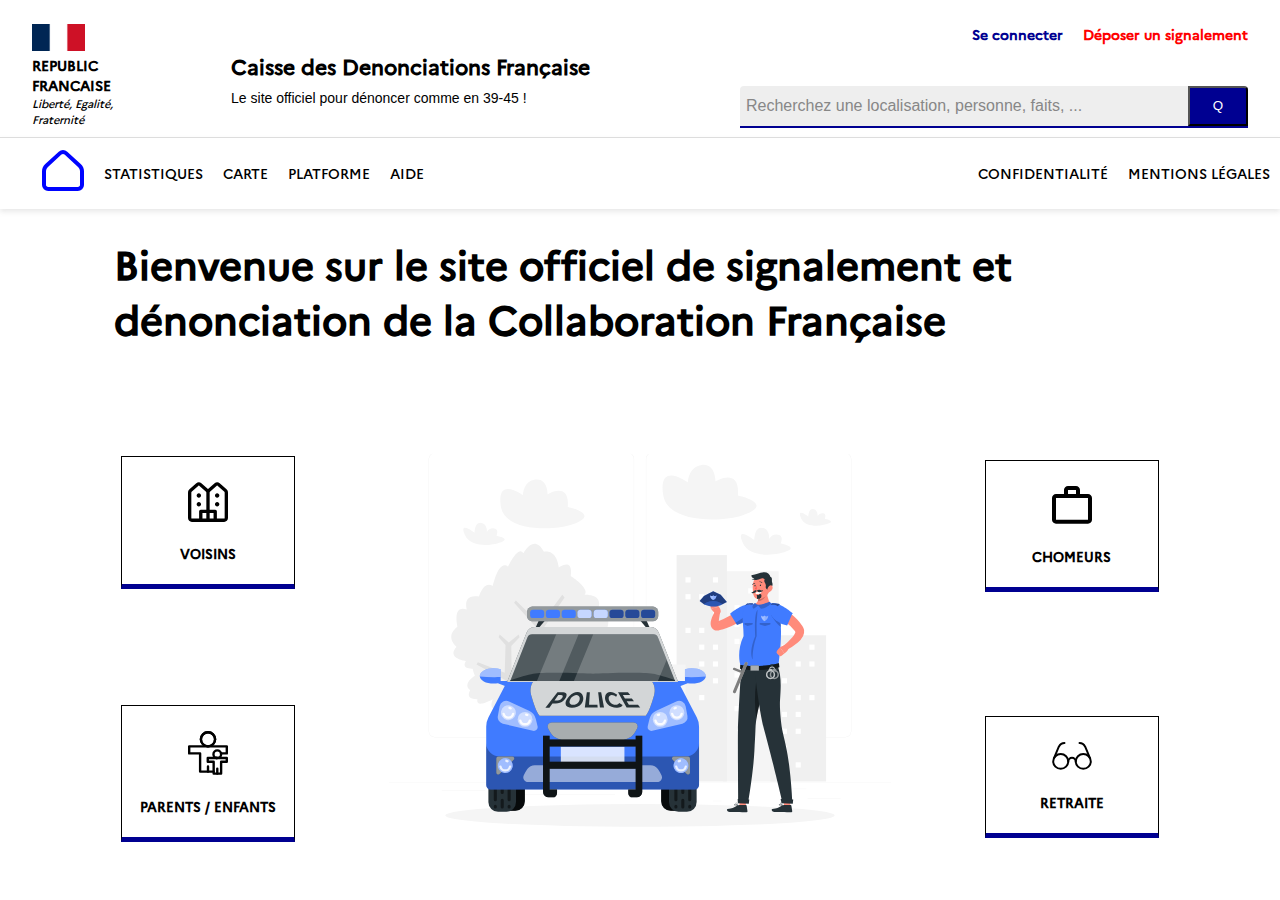
==== index.html @ 4ce12f3c "[UPDATE] - Add Pages" ====
<!DOCTYPE html>
<html lang="en">
<head>
    <meta charset="UTF-8">
    <title>Caisse des Denonciations Française</title>

    <!-- Link CSS Files -->
    <link rel="stylesheet" href="./assets/css/style.css">
    <link rel="stylesheet" href="./assets/css/home.css">
</head>
<body>
    <header>
        <div class="top">
            <div class="left">
                <div class="icone">
                    <div class="flag">
                        <img src="./assets/img/flag.webp" alt="">
                    </div>
                    <div class="title">REPUBLIC<br>FRANCAISE</div>
                    <div class="devise">Liberté, Egalité, Fraternité</div>
                </div>
            </div>
            <div class="middle">
                <h2>Caisse des Denonciations Française</h2>
                <h5>Le site officiel pour dénoncer comme en 39-45 !</h5>
                <div class="spacer"></div>
            </div>
            <div class="right">
                <div class="top">
                    <div class="login" onclick="window.location.href = './login.html'">
                        <i></i>
                        Se  connecter
                    </div>
                    <div class="deposer" onclick="window.location.href = './new.html'">Déposer un signalement</div>
                </div>
                <div class="bottom">
                    <div class="search">
                        <input type="text" placeholder=" Recherchez une localisation, personne, faits, ...">
                        <button>Q</button>
                    </div>
                </div>
            </div>
        </div>
        <div class="navbar">
            <ul class="menu">
                <li class="item"><a href="#"><img src="./assets/img/icons/home.svg" alt="" srcset=""></a></li>
                <li class="item"><a href="stats.html">Statistiques</a></li>
                <li class="item"><a href="map.html">Carte</a></li>
                <li class="item"><a href="about.html">Platforme</a></li>
                <li class="item"><a href="#">Aide</a></li>
                <div class="separator"></div>
                <li class="item"><a href="#">Confidentialité</a></li>
                <li class="item"><a href="#">Mentions Légales</a></li>
            </ul>
        </div>
    </header>
    <div class="content">
        <h4>Bienvenue sur le site officiel de signalement et dénonciation de la Collaboration Française</h4>
        <div class="view">
            <div class="left">
                <div class="item">
                    <img src="./assets/img/icons/neigbor.svg" alt="" srcset="">
                    <h5>VOISINS</h5>
                </div>
                <div class="item">
                    <img src="./assets/img/icons/parents.svg" alt="" srcset="">
                    <h5>PARENTS / ENFANTS</h5>
                </div>
            </div>
            <div class="middle">
            </div>
            <div class="right">
                <div class="item">
                    <img src="./assets/img/icons/case.svg" alt="" srcset="">
                    <h5>CHOMEURS</h5>
                </div>
                <div class="item">
                    <img src="./assets/img/icons/older.svg" alt="" srcset="">
                    <h5>RETRAITE</h5>
                </div>
            </div>
        </div>
    </div>
</body>
</html>
---- assets/css/style.css ----
/* Fonts css */
@font-face {
    font-family: 'Marianne';
    src: url(../fonts/Marianne/Marianne-Medium.otf);
}

/* Var css */
:root {
    --primary-color: #000091;
    --secondary-color: #F00;
    --background-color: #fff;
    --text-color: #000;
    --text-secondary-color: #878787;
    --font-family: 'Marianne', 'sans-serif';
    --font-size: .875rem;
    --padding: 10px;
    --margin: 10px;
}

/* Global css */
html, body{
    display: flex;
    flex-direction: column;
    align-items: center;
    width: 100%;
    height: 100%;
    margin: 0;
    padding: 0;
    font-family: var(--font-family);
}

.separator{
    margin: auto;
}

/* Header css */
header{
    width: calc(100%);
    height: fit-content;
    display: flex;
    flex-direction: column;
    padding: 24px 0px 0px 0px;
    position: sticky;
    top: 0;
    left: 0;
    background-color: #fff;
    height: 195px;
    z-index: 1000;
    flex-shrink: 0;
}

header > .top{
    display: flex;
    box-shadow: 0 1px 0 0 #ddd;
    padding-bottom: 10px;
}

header > .top > .left{
    width: fit-content;
    margin-right: 64px;
    padding-left: 32px;
}

header > .top > .left > .icone > .flag {
    width: 53px;
    aspect-ratio: 6/3;
}

header > .top > .left > .icone > .flag > img{
    width: 100%;
    height: 100%;
}

header > .top > .left > .icone > .title{
    font-size: var(--font-size);
    font-weight: bold;
    color: var(--text-color);
}

header > .top > .left > .icone > .devise{
    font-size: 0.7rem;
    color: var(--text-color);
    /* italic */
    font-style: italic;
}


header > .top > .middle{
    width: 40%;
    margin: 0px;
    display: flex;
    flex-direction: column;
    justify-content: end;
    margin-right: auto;
}

header > .top > .middle > h2{
    font-size: 1.3125rem;
    margin: 10px 0px 10px 0px;
}

header > .top > .middle > h5{
    font-size: 14px;
    color: var(--text-color);
    margin: 0px;
    font-family: 'Inter', sans-serif;
    font-weight: 500;
}

header > .top > .middle > .spacer{
    height: 1.3rem;
    width: 100%;
}


header > .top > .right{
    width: 40vw;
    display: flex;
    flex-direction: column;
    justify-content: center;
    align-items: flex-end;
    padding-right: 32px;
}

header > .top > .right > .top{
    display: flex;
    justify-content: end;
    align-items: center;
    margin-bottom: auto;
    font-weight: bold;
}

header > .top > .right > .top > .login{
    font-size: .875rem;
    color: var(--primary-color);
    margin-right: 20px;
}
header > .top > .right > .top > .deposer{
    font-size: .875rem;
    color: var(--secondary-color);
}

header > .top > .right > .bottom{
    display: flex;
    justify-content: end;
    align-items: center;
    width: 100%;
    height: 40px;
}

header > .top > .right > .bottom > .search{
    width: 100%;
    height: 100%;
    display: flex;
    justify-content: end;
    align-items: center;
    border-radius: 4px 4px 0px 0px;
    border-bottom: 2px solid var(--primary-color);
    background: #EEE;
}

header > .top > .right > .bottom > .search > input{
    width: 100%;
    height: 100%;
    border: none;
    background-color: transparent;
    font-size: 1rem;
    color: var(--text-color);
}

header > .top > .right > .bottom > .search > input:focus{
    outline: none;
}

header > .top > .right > .bottom > .search > input::placeholder{
    color: var(--text-secondary-color);
}

header > .top > .right > .bottom > .search > button{
    height: 100%;
    aspect-ratio: 1.5   /1;
    color: #fff;
    border-radius: 0px 4px 0px 0px;
    background: var(--primary-color);
}

header > .top > .right > .bottom > .search > button > img{
    width: 20px;
    aspect-ratio: 1/1;
    margin-top: 5%;
}

header > .navbar{
    display: flex;
    box-shadow: 0px 3px 5px 0px #dddddda4;
}

header > .navbar > .menu{
    display: flex;
    flex-direction: row;
    justify-content: center;
    align-items: center;
    width: 100%;
    height: 40px;
    list-style-type: none;
    padding-inline-start: 32px;
}

header > .navbar > .menu > .separator{
    margin: auto;
}

header > .navbar > .menu > .item{
    font-size: .875rem;
    color: #fff;
    text-transform: uppercase;
    padding: 0px 10px 0px 10px;
}

header > .navbar > .menu > .item > a:hover{
    color: var(--primary-color);
}

header > .navbar > .menu > .item > a{
    text-decoration: none;
    color: #000000;
}

/* Content css */
.content{
    flex-grow: 1;
    margin-top: 16px;
    padding: 0px 64px 0px 64px;
    width: calc(100% - 128px);
    display: flex;
    flex-direction: column;
    align-items: center;
}
---- assets/css/home.css ----
.content{
    max-width: 1240px;
}
.view {
    display: flex;
    flex-direction: row;
    background-image: url(../img/home/Police\ car-rafiki.svg);
    background-size: contain;
    background-repeat: no-repeat;
    background-position: center;
    width: 100%;
    height: 100%;
}

h4{
    font-size: 2.5rem;
    margin-block-start: 0;
    width: calc(100% - 100px);
    max-width: 1240px;
}

.content  .left {
    width: 25%;
    height: 100%;
    display: flex;
    justify-content: center;
    align-items: center;
    flex-direction: column;
}

.content  .middle {
    width: 50%;
    height: 100%;
    display: flex;
    justify-content: center;
    align-items: center;
}

.middle > img {
    width: 100%;
    height: 100%;
}

.content  .right {
    width: 25%;
    height: 100%;
    display: flex;
    flex-direction: column;
    justify-content: center;
    align-items: center;
}

.content .item {
    width: 60%;
    aspect-ratio: 6/3.5;
    display: flex;
    justify-content: center;
    align-items: center;
    flex-direction: column;
    margin: auto;
    border: solid 1px black;
    border-bottom: solid 5px var(--primary-color);
}

.content .item img {
    margin-top: 25px;
    width: 23%;
}
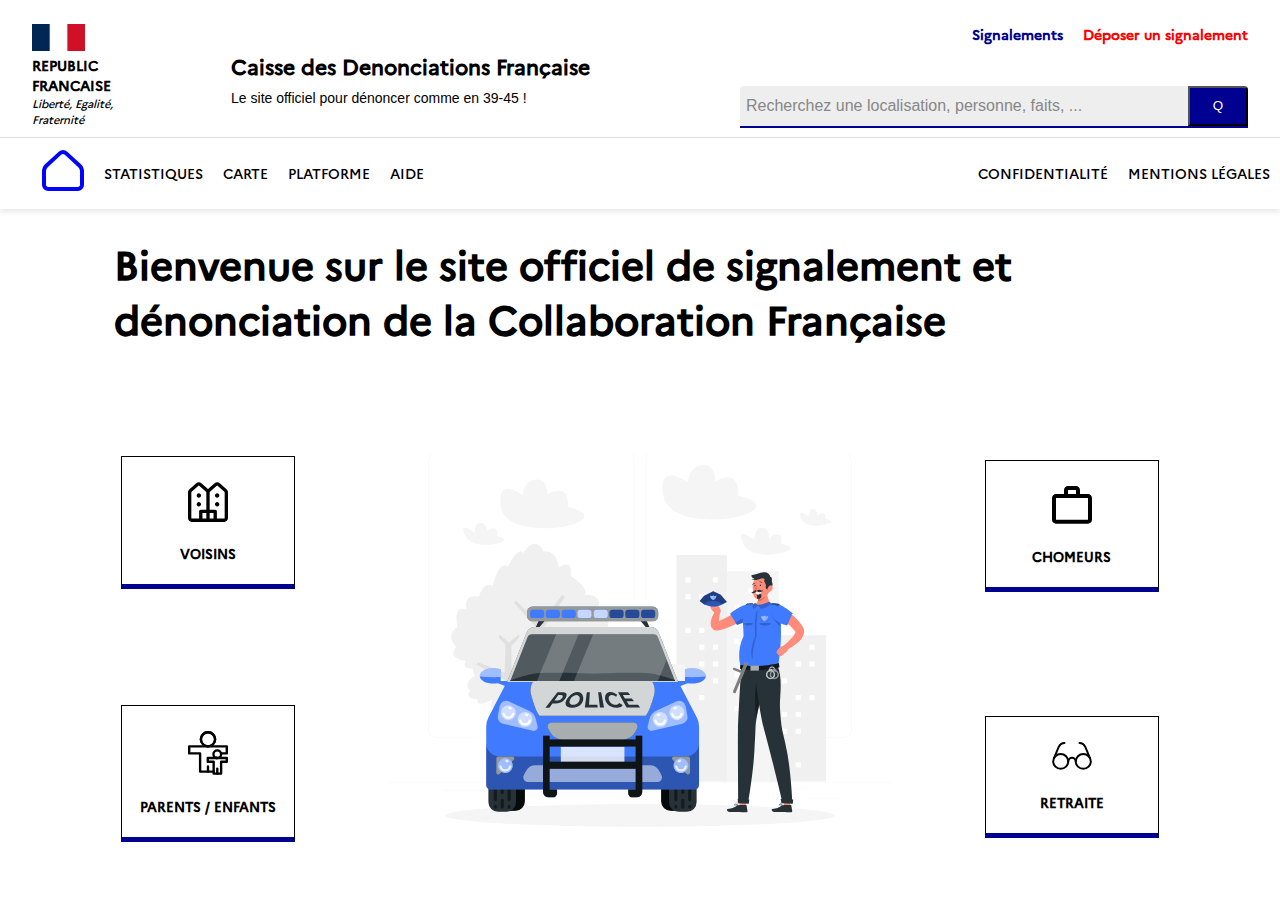
==== commit c343b674: "RESPONSIVE" ====
--- a/index.html
+++ b/index.html
@@ -11,7 +11,7 @@
 <body>
     <header>
         <div class="top">
-            <div class="left">
+            <div class="left" id="franceflagger">
                 <div class="icone">
                     <div class="flag">
                         <img src="./assets/img/flag.webp" alt="">
@@ -21,15 +21,17 @@
                 </div>
             </div>
             <div class="middle">
-                <h2>Caisse des Denonciations Française</h2>
-                <h5>Le site officiel pour dénoncer comme en 39-45 !</h5>
+                <h2 id="mobile_middh2">CDF</h2>
+                <h5 id="mobile_middh5">Comme en 39-45</h5>
+                <h2 id="desk_middh2">Caisse des Denonciations Française</h2>
+                <h5 id="desk_middh5">Le site officiel pour dénoncer comme en 39-45 !</h5>
                 <div class="spacer"></div>
             </div>
             <div class="right">
                 <div class="top">
                     <div class="login" onclick="window.location.href = './login.html'">
                         <i></i>
-                        Se  connecter
+                        Signalements
                     </div>
                     <div class="deposer" onclick="window.location.href = './new.html'">Déposer un signalement</div>
                 </div>
@@ -43,14 +45,24 @@
         </div>
         <div class="navbar">
             <ul class="menu">
-                <li class="item"><a href="#"><img src="./assets/img/icons/home.svg" alt="" srcset=""></a></li>
+                <li class="item"><a href="#"><img src="./assets/img/icons/home.svg" alt="" srcset="" id="menuBurger"></a></li>
                 <li class="item"><a href="stats.html">Statistiques</a></li>
                 <li class="item"><a href="map.html">Carte</a></li>
                 <li class="item"><a href="about.html">Platforme</a></li>
-                <li class="item"><a href="#">Aide</a></li>
+                <li class="item"><a href="help.html">Aide</a></li>
                 <div class="separator"></div>
-                <li class="item"><a href="#">Confidentialité</a></li>
-                <li class="item"><a href="#">Mentions Légales</a></li>
+                <li class="item"><a href="confidentialité.html">Confidentialité</a></li>
+                <li class="item"><a href="legal_mentions.html">Mentions Légales</a></li>
+            </ul>
+        </div>
+        <div class="navbar_mobil">
+            <ul class="menu">
+                <li class="item_mobil"><a href="#" onclick="bgmenu()"><img src="./assets/img/icons/menu.svg" alt="" srcset="" id="menuBurger"></a></li>
+                <li class="item_mobil" style="display:none"><a href="index.html">Home</a></li>
+                <li class="item_mobil" style="display:none"><a href="stats.html">Stats</a></li>
+                <li class="item_mobil" style="display:none"><a href="map.html">Map</a></li>
+                <li class="item_mobil" style="display:none"><a href="about.html">About</a></li>
+                <li class="item_mobil" style="display:none"><a href="help.html">Help</a></li>
             </ul>
         </div>
     </header>
@@ -81,5 +93,7 @@
             </div>
         </div>
     </div>
+
+    <script src="./assets/js/mobile_menu.js"></script>
 </body>
 </html>--- a/assets/css/style.css
+++ b/assets/css/style.css
@@ -236,3 +236,85 @@
     flex-direction: column;
     align-items: center;
 }
+
+.navbar_mobil{
+    display: none;
+}
+
+#mobile_middh2{
+    display: none;
+}
+
+#mobile_middh5{
+    display: none;
+}
+
+@media screen and (max-width: 1000px) {
+    header > .top > .middle {
+        margin-left: 20px;
+    }
+    
+    
+    header > .navbar{
+        display: none;
+    }
+
+    .navbar_mobil{
+        display: flex;
+        
+    }
+   #menuBurger{
+        width:50px;
+        margin: 20px;
+    }
+
+    #mobile_middh2{
+        display: block;
+    }
+    
+    #mobile_middh5{
+        display: block;
+    }
+
+    #desk_middh2{
+        display: none;
+    }
+    
+    #desk_middh5{
+        display: none;
+    }
+
+    .item_mobil{
+        list-style: none;
+    }
+
+    header > .top > .right > .top > .login {
+        font-size: 0.7rem;
+    }
+    header > .top > .right > .top > .deposer {
+        font-size: 0.7rem;
+    }
+    ul.menu {
+        display: flex;
+        flex-direction: row; 
+        justify-content: center;
+        align-items: center;
+        list-style: none;  
+        margin: 0;
+        padding: 0;
+        gap:15px;
+      }
+    .item_mobil>a{
+        text-decoration: none;
+
+    }
+    .left
+    .right{
+        display: none;
+    }
+
+    #franceflagger{
+        display: none;
+    }
+      
+  }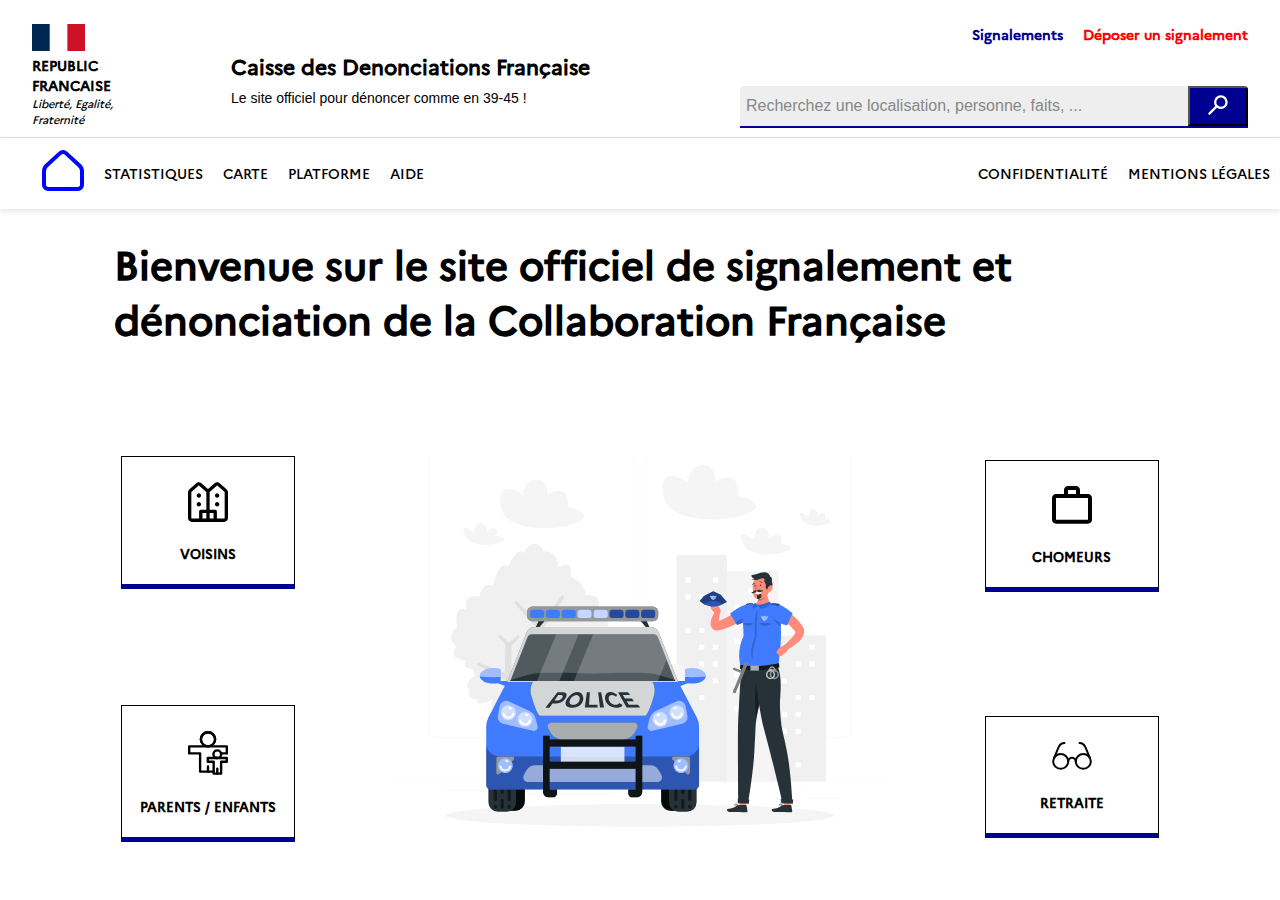
==== commit d53ed6cf: "[FINAL] - Fix last bug & details" ====
--- a/index.html
+++ b/index.html
@@ -29,23 +29,23 @@
             </div>
             <div class="right">
                 <div class="top">
-                    <div class="login" onclick="window.location.href = './login.html'">
+                    <div class="login" onclick="window.location.href = './search.html'">
                         <i></i>
                         Signalements
                     </div>
                     <div class="deposer" onclick="window.location.href = './new.html'">Déposer un signalement</div>
                 </div>
                 <div class="bottom">
-                    <div class="search">
-                        <input type="text" placeholder=" Recherchez une localisation, personne, faits, ...">
-                        <button>Q</button>
-                    </div>
+                    <form action="search.html" class="search">
+                        <input type="text" name="q" placeholder=" Recherchez une localisation, personne, faits, ...">
+                        <button type="submit"><img src="./assets/img/icons/search.svg" alt=""></button>
+                    </form>
                 </div>
             </div>
         </div>
         <div class="navbar">
             <ul class="menu">
-                <li class="item"><a href="#"><img src="./assets/img/icons/home.svg" alt="" srcset="" id="menuBurger"></a></li>
+                <li class="item"><a href="index.html"><img src="./assets/img/icons/home.svg" alt="" srcset="" id="menuBurger"></a></li>
                 <li class="item"><a href="stats.html">Statistiques</a></li>
                 <li class="item"><a href="map.html">Carte</a></li>
                 <li class="item"><a href="about.html">Platforme</a></li>
@@ -57,12 +57,14 @@
         </div>
         <div class="navbar_mobil">
             <ul class="menu">
-                <li class="item_mobil"><a href="#" onclick="bgmenu()"><img src="./assets/img/icons/menu.svg" alt="" srcset="" id="menuBurger"></a></li>
+                <li class="item_mobil"><a href="index.html" onclick="bgmenu()"><img src="./assets/img/icons/menu.svg" alt="" srcset="" id="menuBurger"></a></li>
                 <li class="item_mobil" style="display:none"><a href="index.html">Home</a></li>
                 <li class="item_mobil" style="display:none"><a href="stats.html">Stats</a></li>
                 <li class="item_mobil" style="display:none"><a href="map.html">Map</a></li>
                 <li class="item_mobil" style="display:none"><a href="about.html">About</a></li>
                 <li class="item_mobil" style="display:none"><a href="help.html">Help</a></li>
+                <li class="item_mobil" style="display:none"><a href="confidentialité.html">Confidentialité</a></li>
+                <li class="item_mobil" style="display:none"><a href="legal_mentions.html">Mentions Légales</a></li>
             </ul>
         </div>
     </header>
